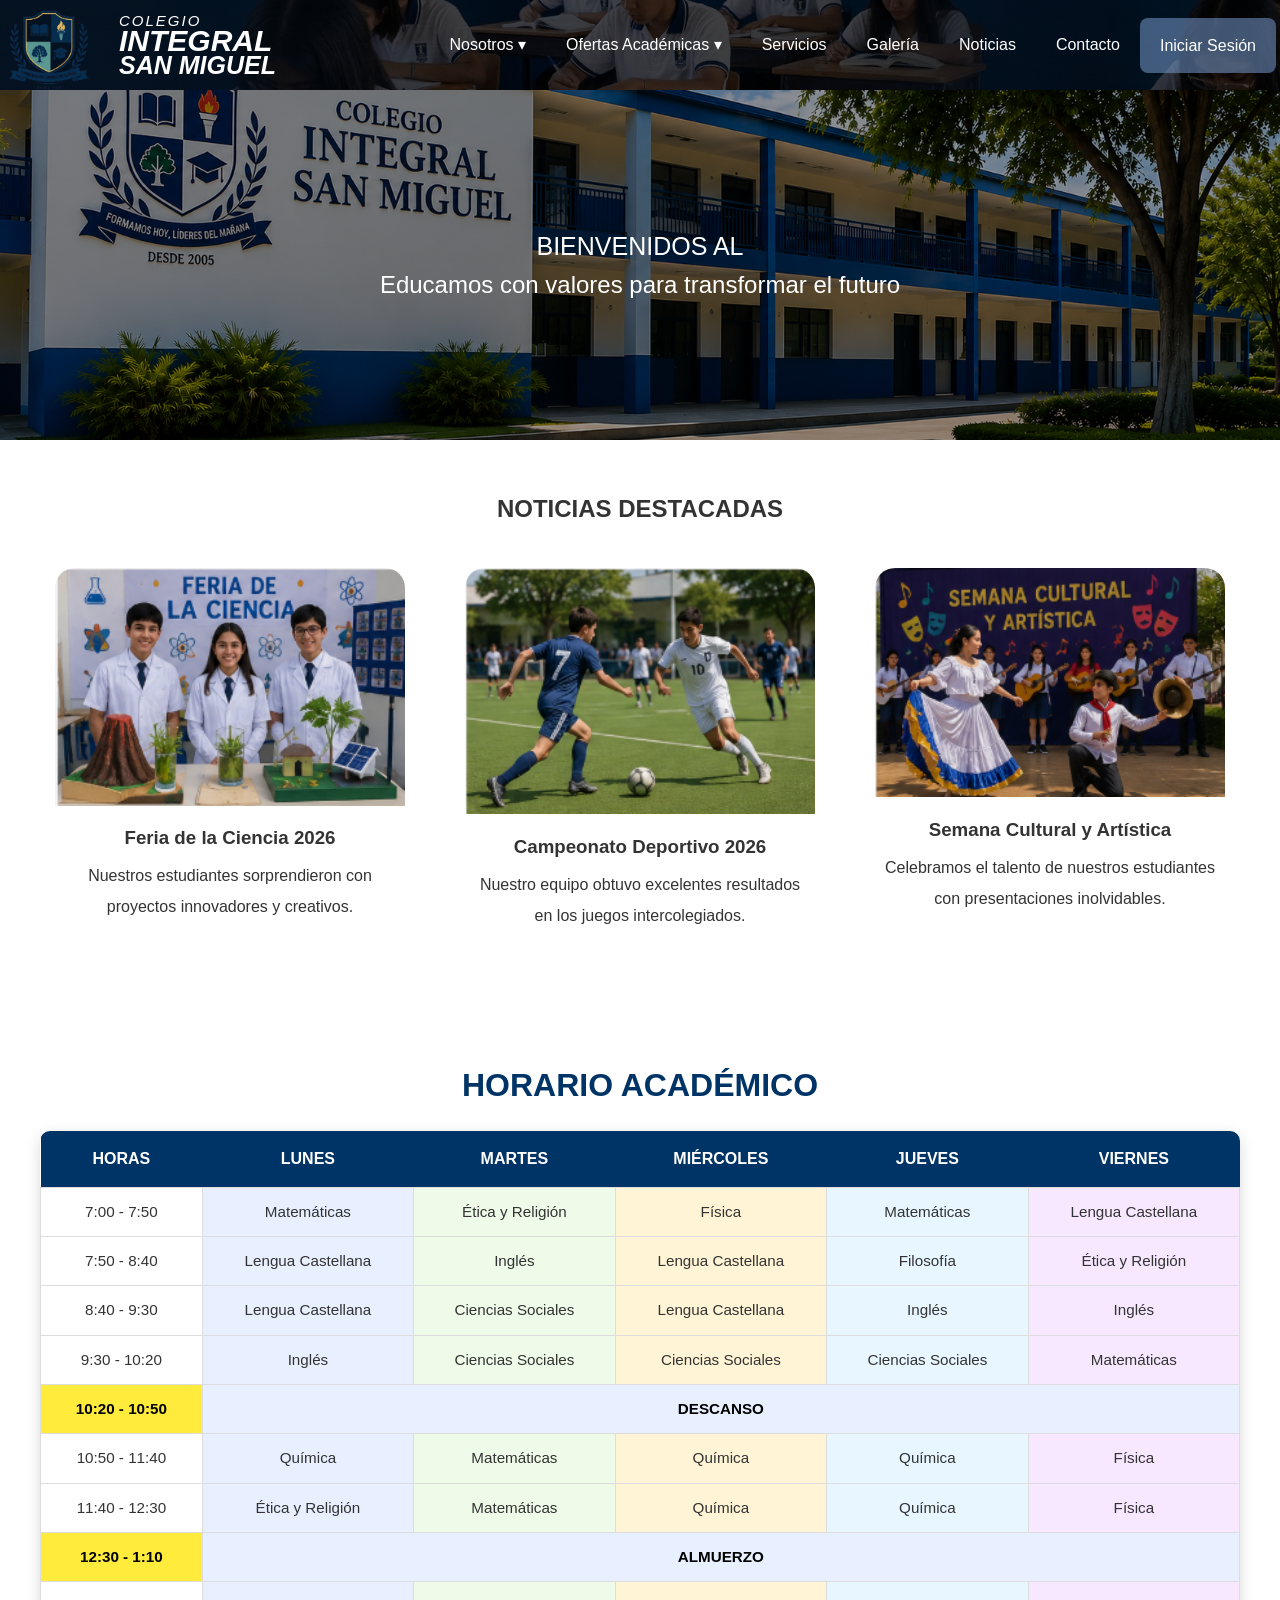
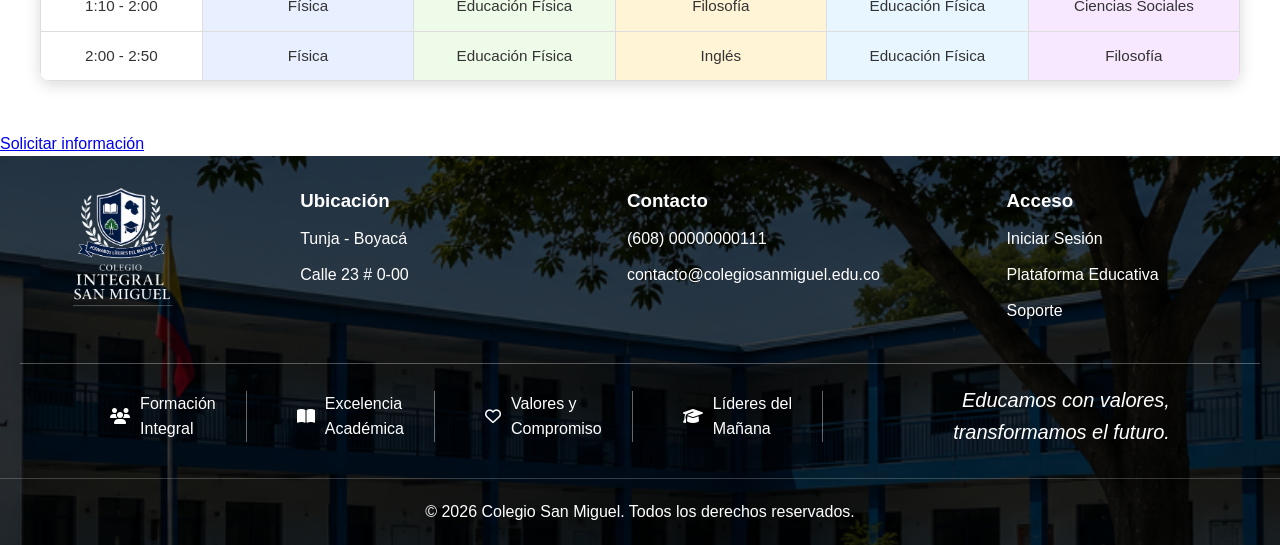
==== index.html @ 3874de07 "Se agrega la estructura inicial del sitio web institucional" ====
<!DOCTYPE html>
<html lang="en">
<head>
    <meta charset="UTF-8">
    <meta name="viewport" content="width=device-width, initial-scale=1.0">
    <title>Colegio Integral San Miguel</title>
    <link rel="stylesheet" href="css/index.css">
    <link rel="stylesheet" href="css/footer.css">
    <link rel="stylesheet" href="https://cdnjs.cloudflare.com/ajax/libs/font-awesome/6.5.1/css/all.min.css">
</head>
<body>
    <header>
    
    <nav>
        <div class="logo">
            <img src="img/logo.png" alt="Logo Colegio Integral San Miguel">
            <div class="nombre-colegio">
                <span class="linea1">COLEGIO</span>
                <span class="linea2">INTEGRAL</span>
                <span class="linea3">SAN MIGUEL</span>
             </div>
         </div>
        <ul class="menu">
            <li>
                
                <!--Opcion Nosotros-->
                <a href="nosotros.html">Nosotros &#9662;</a>
                 <ul class="submenu">
                  <li><a href="historia.html">Historia</a></li>
                  <li><a href="vision.html">Visión </a></li>
                  <li><a href="mision.html">Misión</a></li>
                  <li><a href="valores_institucionales.html">Valores Institucionales</a></li>
                  <li><a href="himno.html">Himno</a></li>
                  <li><a href="bandera.html">Banderas</a></li>
                </ul> 
            </li>
            <li>
                <!--Opción Programas Academicos-->  
                <a href="programas.html">Ofertas Académicas &#9662;</a>
                 <ul class="submenu">
                  <li><a href="programa_academico_preescolar.html">Preescolar</a></li>
                  <li><a href="programa_academico_primaria.html">Primaria</a></li>
                  <li><a href="programa_academico_bachillerato.html">Bachillerato</a></li>
                </ul>
            </li>
            <!--Servicios-->
            <li><a href="servicios.html">Servicios</a></li>
            <!--Noticias-->
            <li><a href="galeria.html">Galería</a></li>
             <li><a href="noticias.html">Noticias</a></li> 

            <!--Contactos-->
            <li><a href="contacto.html">Contacto</a></li>
            <li><a href="inicio.html" class="Btn-inicio">Iniciar Sesión</a></li>

        </ul>
    </nav>
    </header>
    <main>
        
    <!-- Sección de bienvenida -->
    <section class="banner">
        <div class="contenido-banner">
            <h3>BIENVENIDOS AL</h3>
            <h1>COLEGIO INTEGRAL<br>SAN MIGUEL</h1>
            <p>Educamos con valores para transformar el futuro</p>
        </div>
    </section>

    <!-- Noticias -->
    <section class="noticias">

        <h2>NOTICIAS DESTACADAS</h2>

        <div class="contenedor-noticias">

            <div class="tarjeta">
                <img src="img/ciencia.png" alt="Noticia 1">
                <h3>Feria de la Ciencia 2026</h3>
                <p>Nuestros estudiantes sorprendieron con</p>
                <p>proyectos innovadores y creativos.</p>
            </div>

            <div class="tarjeta">
                <img src="img/deporte.png" alt="Noticia 2">
                <h3>Campeonato Deportivo 2026</h3>
                <p>Nuestro equipo obtuvo excelentes resultados</p>
                <p>en los juegos intercolegiados.</p>
            </div>

            <div class="tarjeta">
                <img src="img/danza.png" alt="Noticia 3">
                <h3>Semana Cultural y Artística</h3>
                <p>Celebramos el talento de nuestros estudiantes</p>
                <p>con presentaciones inolvidables.</p>
            </div>

        </div>

        <br>

    </section>

    <br><br>

    <!-- Horario -->

    <section class="horario">

        <h2>HORARIO ACADÉMICO</h2>

        <table>

            <thead>
                <tr>
                    <th>HORAS</th>
                    <th>LUNES</th>
                    <th>MARTES</th>
                    <th>MIÉRCOLES</th>
                    <th>JUEVES</th>
                    <th>VIERNES</th>
                </tr>
            </thead>

            <tbody>

                <tr>
                    <td>7:00 - 7:50</td>
                    <td>Matemáticas</td>
                    <td>Ética y Religión</td>
                    <td>Física</td>
                    <td>Matemáticas</td>
                    <td>Lengua Castellana</td>
                </tr>

                <tr>
                    <td>7:50 - 8:40</td>
                    <td>Lengua Castellana</td>
                    <td>Inglés</td>
                    <td>Lengua Castellana</td>
                    <td>Filosofía</td>
                    <td>Ética y Religión</td>
                </tr>

                <tr>
                    <td>8:40 - 9:30</td>
                    <td>Lengua Castellana</td>
                    <td>Ciencias Sociales</td>
                    <td>Lengua Castellana</td>
                    <td>Inglés</td>
                    <td>Inglés</td>
                </tr>

                <tr>
                    <td>9:30 - 10:20</td>
                    <td>Inglés</td>
                    <td>Ciencias Sociales</td>
                    <td>Ciencias Sociales</td>
                    <td>Ciencias Sociales</td>
                    <td>Matemáticas</td>
                </tr>

                <tr class="descanso">
                    <td>10:20 - 10:50</td>
                    <td colspan="5">DESCANSO</td>
                </tr>

                <tr>
                    <td>10:50 - 11:40</td>
                    <td>Química</td>
                    <td>Matemáticas</td>
                    <td>Química</td>
                    <td>Química</td>
                    <td>Física</td>
                </tr>

                <tr>
                    <td>11:40 - 12:30</td>
                    <td>Ética y Religión</td>
                    <td>Matemáticas</td>
                    <td>Química</td>
                    <td>Química</td>
                    <td>Física</td>
                </tr>

                <tr class="descanso">
                    <td>12:30 - 1:10</td>
                    <td colspan="5">ALMUERZO</td>
                </tr>

                <tr>
                    <td>1:10 - 2:00</td>
                    <td>Física</td>
                    <td>Educación Física</td>
                    <td>Filosofía</td>
                    <td>Educación Física</td>
                    <td>Ciencias Sociales</td>
                </tr>

                <tr>
                    <td>2:00 - 2:50</td>
                    <td>Física</td>
                    <td>Educación Física</td>
                    <td>Inglés</td>
                    <td>Educación Física</td>
                    <td>Filosofía</td>
                </tr>

            </tbody>

        </table>

    </section>
    <a href="contacto.html" class="btn-inscripcion">Solicitar información</a>

</main>
    
    <footer class="footer" id="contacto">
        <div class="contenido-footer">

        <div class="log-pie">
        <img src="img/pie.png" alt="pie de pagina">
       </div>

        <div class="columna">
            <h3>Ubicación</h3>
            <p>Tunja - Boyacá</p>
            <p>Calle 23 # 0-00</p>
        </div>

        <div class="columna">
            <h3>Contacto</h3>
            <p>(608) 00000000111</p>
            <p>contacto@colegiosanmiguel.edu.co</p>
        </div>

        <div class="columna">
            <h3>Acceso</h3>
            <a href="#">Iniciar Sesión</a>
            <a href="#">Plataforma Educativa</a>
            <a href="#">Soporte</a>
        </div>
        <div class="footer-beneficios">
             <div class="beneficio">
             <i class="fa-solid fa-users"></i>
             <p>Formación<br>Integral</p>
        </div>
        <div class="beneficio">
            <i class="fa-solid fa-book-open"></i>
            <p>Excelencia<br>Académica</p>
        </div>
        <div class="beneficio">
             <i class="fa-regular fa-heart"></i>
             <p>Valores y<br>Compromiso</p>
        </div>
        <div class="beneficio">
            <i class="fa-solid fa-graduation-cap"></i>
            <p>Líderes del<br>Mañana</p>
        </div>
        <div class="frase-footer">
            Educamos con valores,<br>
             transformamos el futuro.
        </div>
       
    

        </div>

       </div>
       <div class="copy">
        © 2026 Colegio San Miguel. Todos los derechos reservados.
       </div>
    </footer>
</body>
</html>
---- css/index.css ----
/*====Reset Basico====*/
* {
    margin: 0;
    padding: 0;
    box-sizing: border-box;
}
/*====Barra de Navegación====*/
nav {
    background-color: #56646a; 
    position: sticky;
    top: 0;
}
main{

    background-color: white;
}

.menu {
    list-style: none;     /*Quita las viñetas  */
    display: flex;        /*Opciones en horizontal */
}
.menu a {
    display: block;        /*Hace que el enlace ocupe todo el espacio del elemento */
    color: #ffffff;      /*Color del texto */
    text-decoration: none; /*Quita el subrayado */
    padding: 15px 20px;    /*Espaciado interno */
}

.menu a:hover {
    background-color: #4d657cbd; /*Color al pasar el mouse */
}

/*====Submenu desplegable (solo CSS)====*/
.menu li {
    position: relative; /*Punto de referencia del submenu */
}

/*Solo la LISTA     anidada se oculta (ul.submenu), no el li padre*/
ul.submenu {
    display: none;        /*Oculta el submenu por defecto */
    position: absolute;   /*Posiciona el submenu respecto al li padre */
    top: 100%;            /*Coloca el submenu justo debajo del li padre */
    left: 0;              /*Alinea el submenu a la izquierda del li padre */
    background-color: #0d5b67b3; /*Color del submenu */
    min-width: 210px;     /*Ancho mínimo del submenu */
    list-style: none;     /*Quita las viñetas del submenu */
}

/*Al pasar el mouse por el li padre, se muestra su lista*/
.menu li:hover > .submenu {
    display: block;
}

ul.submenu a {
    padding: 12px 20px;   /*Espaciado interno del submenu */
}

ul.submenu a:hover {
    background-color: #77cdba; /*Color al pasar el mouse por el submenu */
}
body {
    font-family: Arial, sans-serif; /*Fuente general */
    background-color: white; /*Color de fondo */
    color: #333333; /*Color del texto */
    line-height: 1.6; /*Altura de línea para mejorar la legibilidad */
}
.logo{
    display: flex;
    align-items: center;
    gap: 25px;
}

.logo img{
    width: 90px;
    height: auto;
}
.nombre-colegio{
    display: flex;
    flex-direction: column;
    line-height: 0.9;
    color: white;
    font-style: italic;
}
.linea1{
    font-size: 15px;
    letter-spacing: 2px;
}
.linea2{
    font-size: 30px;
    font-weight: bold;
}
.linea3{
    font-size: 25px;
    font-weight: bold;
}
nav{
    background-image:
    linear-gradient(rgba(0,0,0,0.5),
                    rgba(0,0,0,0.5)),
    url("../img/navegacion.png");
    background-repeat: no-repeat;
    background-position: center;
    background-size: cover;
    height: 90px; 
    display: flex;
    justify-content: space-between;
    align-items: center;
    position: sticky;
    top: 0;
    padding: 20px 20px;
}
/* Sección de bienvenida  de aquí hacía abajo comienza en el cuerpo de la página */
.banner{
    height: 350px;

    background-image:
    linear-gradient(rgba(0,0,0,.4),
                    rgba(0,0,0,.4)),
    url("../img/fondo.png");

    background-size: cover;
    background-position: center;

    display: flex;
    justify-content: center;
    align-items: center;

    text-align: center;
    color: white;
}
nav{
    background-color: #56646a;
    display: flex;
    justify-content: space-between;
    align-items: center;

    padding: 40px 4px; /* arriba-abajo | izquierda-derecha */
}
.banner h3{
    font-size: 25px;
    font-weight: normal;
}

.banner h1{
    font-size: 55px;
    margin: 15px 0;
}

.banner p{
    font-size: 24px;
}

/* Noticias */

.noticias{
    margin-top: 50px;
    text-align: center;
}

.noticias h2{
    margin-bottom: 40px;
}

.contenedor-noticias{
    display: flex;
    justify-content: center;
    gap: 60px;
}
.tarjeta{
    width: 350px;
    border-radius: 20px;
    overflow: hidden;
    background: white;
    box-shadow: 0 4x 10px black;
    font-family: Arial;
   
  
}
.tarjeta img{
    width: 100%;
    height: auto;
    object-fit: cover;
    transition: transform 0.5s ease;
}
.tarjeta h3{
    margin: 10px;
}
.tarjeta p{
    margin: 5px 10px;
}
.tarjeta:hover img{
    transform: scale(1.1);
}

/* Botón */

.btn-reglamento{
    display: inline-block;
    margin-top: 30px;

    padding: 12px 25px;

    background-color: #48688147;
    color: black;

    text-decoration: none;
    border-radius: 5px;
}
.btn-reglamento:hover{
    transform: scale(1.1);
}
.Btn-inicio{
    display: inline-block;
    margin-top: 1px;
    padding: 12px 25px;
    background-color: #7092c293;
    color: rgb(0, 0, 0);
    text-decoration: none;
    border-radius: 8px;
}
.Btn-inicio:hover{
    transform: scale(1.1);
}
/* ========================= */
/* HORARIO ACADÉMICO */
/* ========================= */

.horario{
    width: 95%;
    max-width: 1200px;
    margin: 50px auto;
    text-align: center;
}

.horario h2{
    color: #003366;
    font-size: 2rem;
    margin-bottom: 20px;
}

.horario table{
    width: 100%;
    border-collapse: collapse;
    background: #fff;
    border-radius: 10px;
    overflow: hidden;
    box-shadow: 0 4px 15px rgba(0,0,0,0.15);
}

.horario th{
    background: #003366;
    color: white;
    padding: 15px;
    font-size: 1rem;
}

.horario td{
    border: 1px solid #ddd;
    padding: 12px;
    font-size: 0.95rem;
}

.horario tbody tr:hover{
    background: #f0f7ff;
    transition: 0.3s;
}

.descanso td{
    background: #ffeb3b;
    font-weight: bold;
    color: #000;
}

/* Colores para materias */

.horario tbody tr td:nth-child(2){
    background: #e8f0ff;
}

.horario tbody tr td:nth-child(3){
    background: #eefbe8;
}

.horario tbody tr td:nth-child(4){
    background: #fff5d6;
}

.horario tbody tr td:nth-child(5){
    background: #e8f7ff;
}

.horario tbody tr td:nth-child(6){
    background: #f8e8ff;
}

/* Responsive */

@media (max-width: 768px){

    .horario{
        overflow-x: auto;
    }

    .horario table{
        min-width: 700px;
    }

    .horario h2{
        font-size: 1.5rem;
    }
}
h1{
    display:none;
}
.btn-info{
    display: inline-block;
    margin-top: 20px;
    padding: 12px 25px;
    background-color: #0d6efd;
    color: white;
    text-decoration: none;
    border-radius: 8px;
    font-weight: bold;
    transition: 0.3s;
}

.btn-info:hover{
    background-color: #084298;
    transform: scale(1.05);
}
---- css/footer.css ----
.footer{
    background-image: url("../img/final.png"); 
    background-size: cover;
    background-position: center;
    color: white;
    position: relative;
}
.log-pie img{
    width: 100px;
    height: auto;
}
.footer {
    width: 100%;
    margin: 0;
}
/* Capa oscura encima de la imagen */
.footer::before{
    content: "";
    position: absolute;
    top: 0;
    left: 0;
    width: 100%;
    height: 100%;
    background: rgba(0,0,0,0.7);
}

/* contenido encima del overlay */
.contenido-footer{
    position: relative;
    z-index: 2;
    display: flex;
    justify-content: space-around;
    flex-wrap: wrap;
    padding: 30px 20px 10px 20px;
    gap: 20px;
}

.columna{
    display: flex;
    flex-direction: column;
    gap: 10px;
    min-width: 200px;
}

.columna a{
    color: white;
    text-decoration: none;
}

.columna a:hover{
    text-decoration: underline;
}

/* parte de abajo */
.copy{
    position: relative;
    text-align: center;
    padding: 20px;
    border-top: 1px solid rgba(255,255,255,0.2);
}


.footer-beneficios{
    position: relative;
    z-index: 2;
    width: 100%;
    display: flex;
    justify-content: space-evenly;
    align-items: center;
    margin-top: 20px;
    padding: 20px 40px;
    border-top: 1px solid rgba(255,255,255,.3);
}
.frase-footer{
    margin-left: 80px;
    font-size: 20px;
    font-style: italic;
    text-align: right;
    max-width: 300px;
}
.beneficio{
    display: flex;
    align-items: center;
    gap: 10px;
    color: white;
    padding-right: 30px;
    border-right: 1px solid rgba(255,255,255,.4);
}

.beneficio:last-child{
    border-right: none;
}
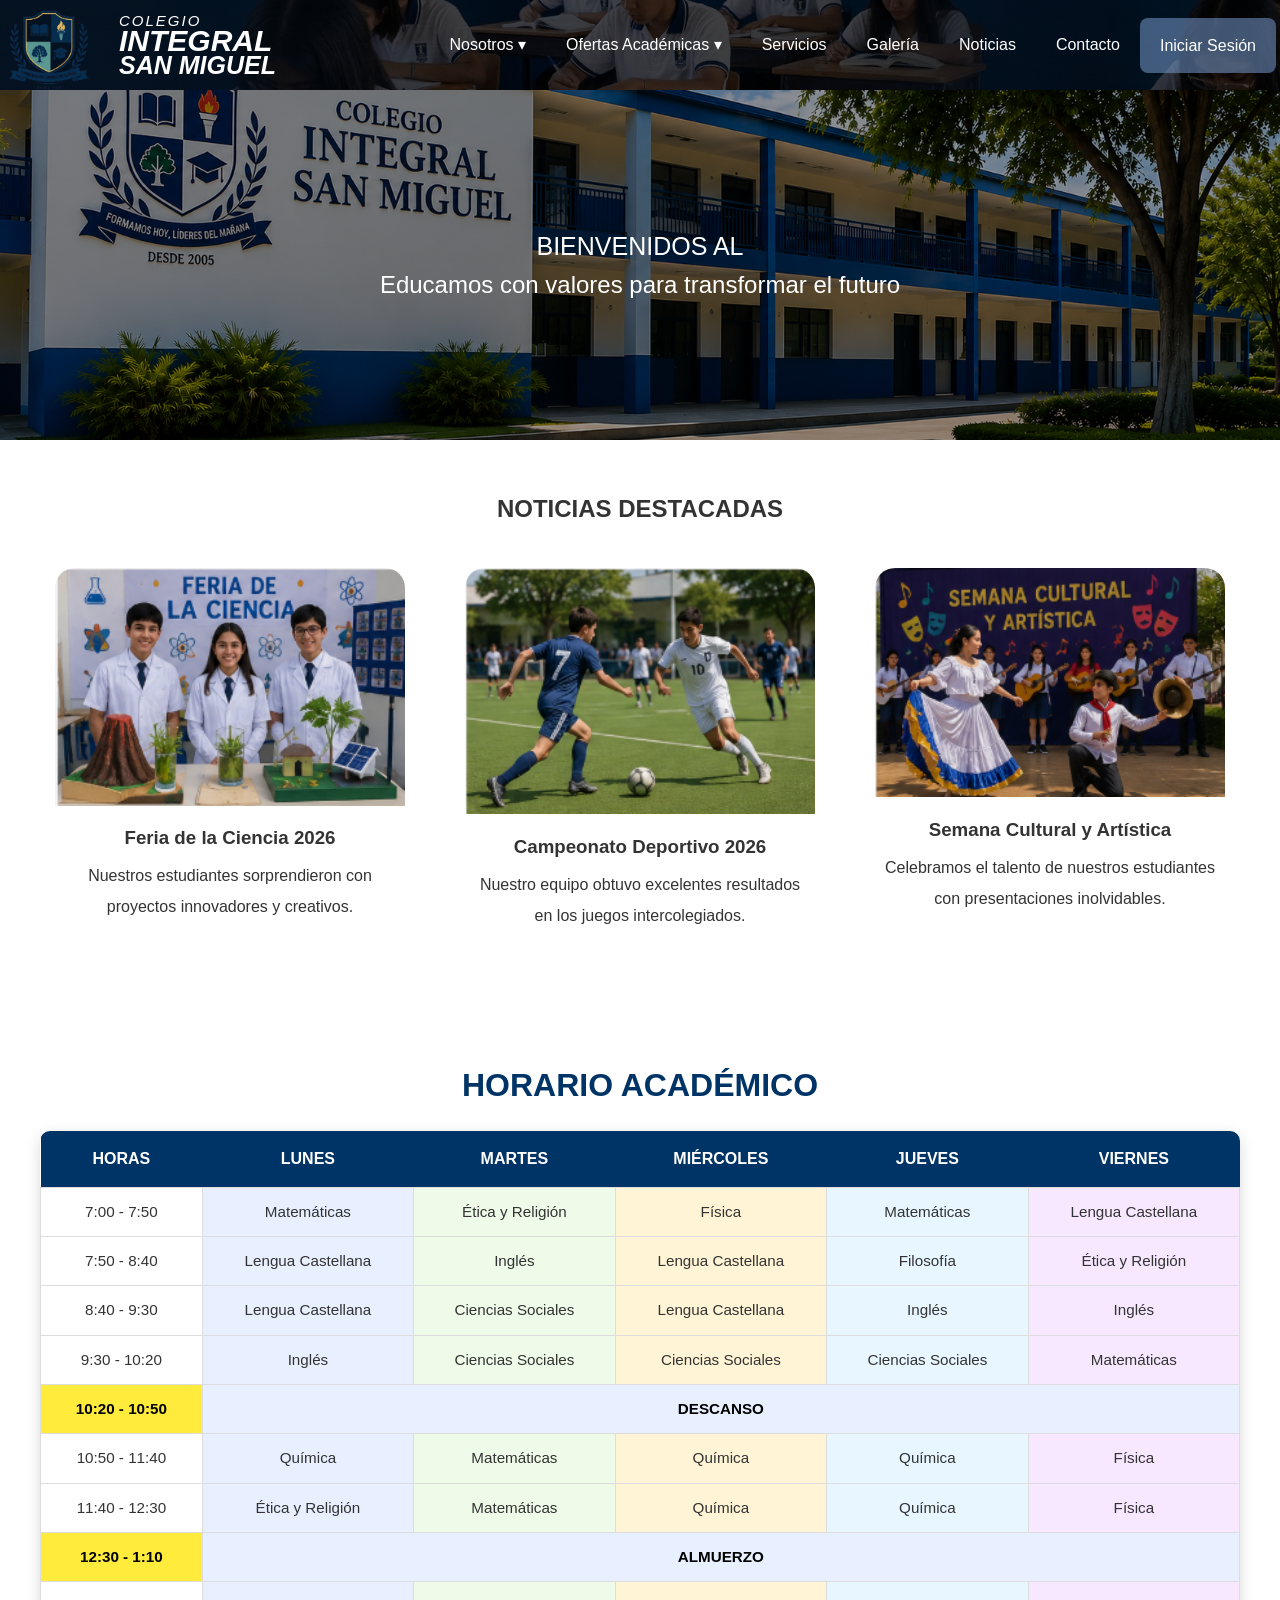
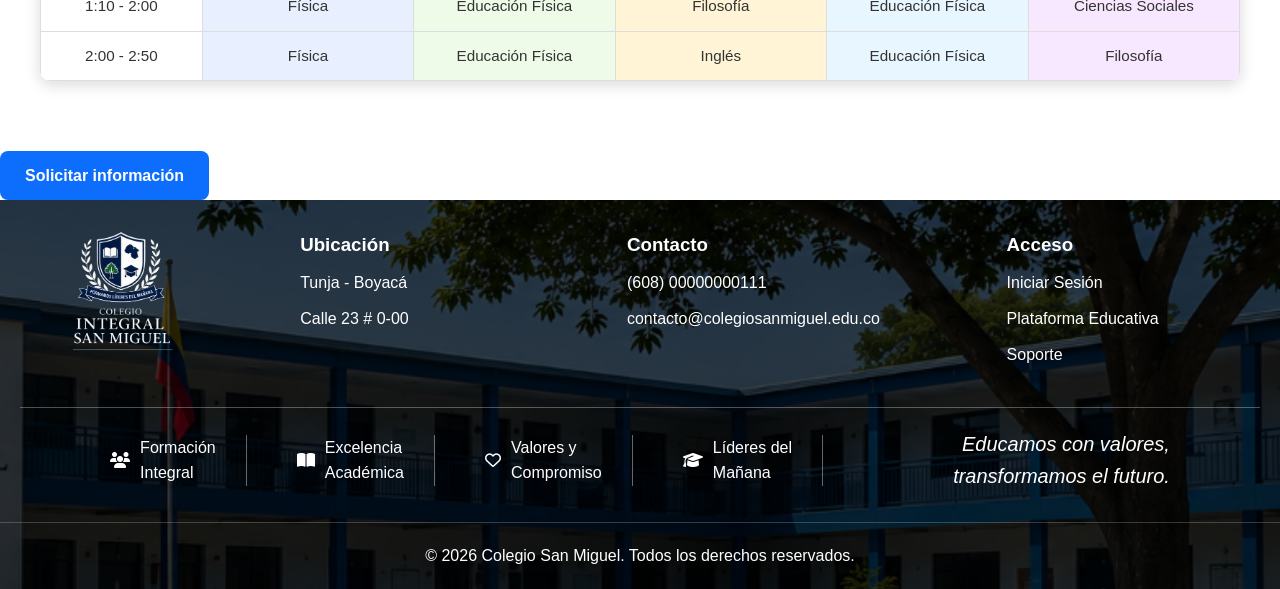
==== commit df62b8e7: "Se agrega botón de contacto en el banner principal" ====
--- a/index.html
+++ b/index.html
@@ -211,7 +211,7 @@
         </table>
 
     </section>
-    <a href="contacto.html" class="btn-inscripcion">Solicitar información</a>
+    <a href="contacto.html" class="btn-info">Solicitar información</a>
 
 </main>
     
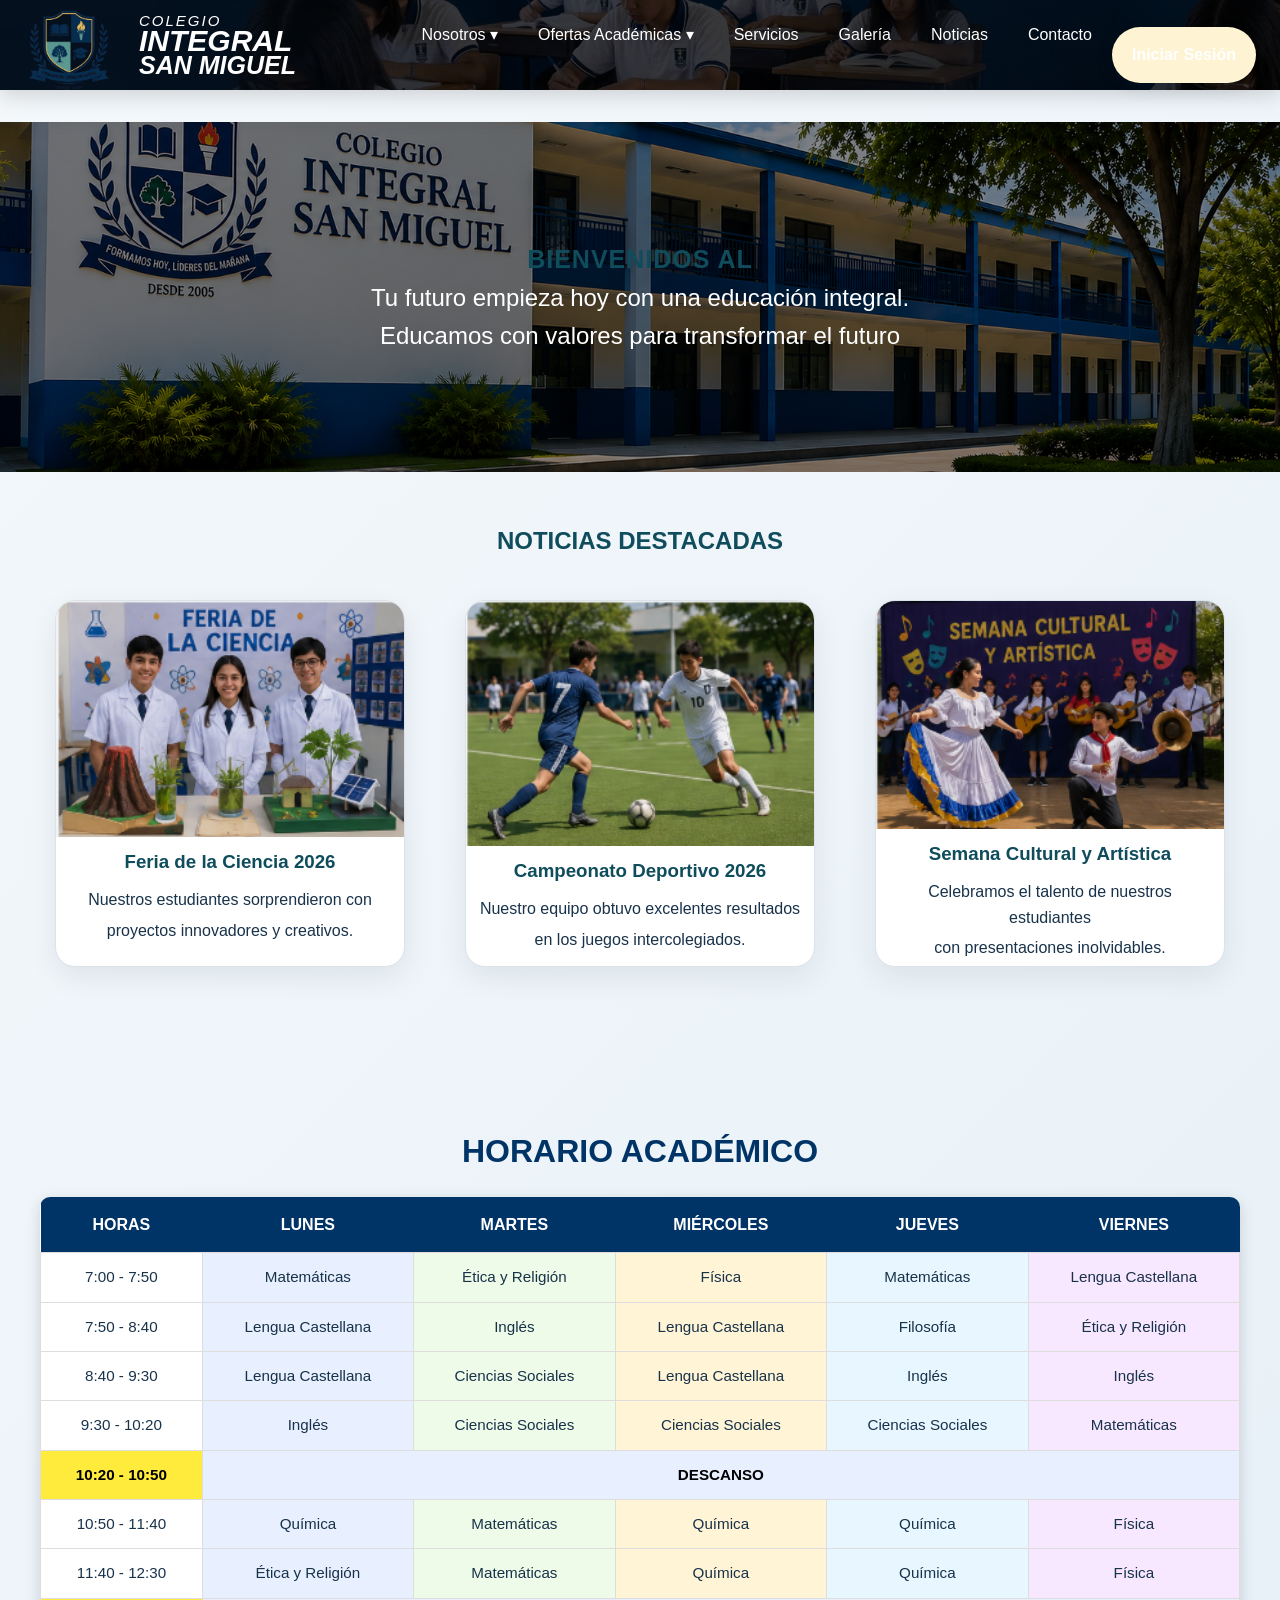
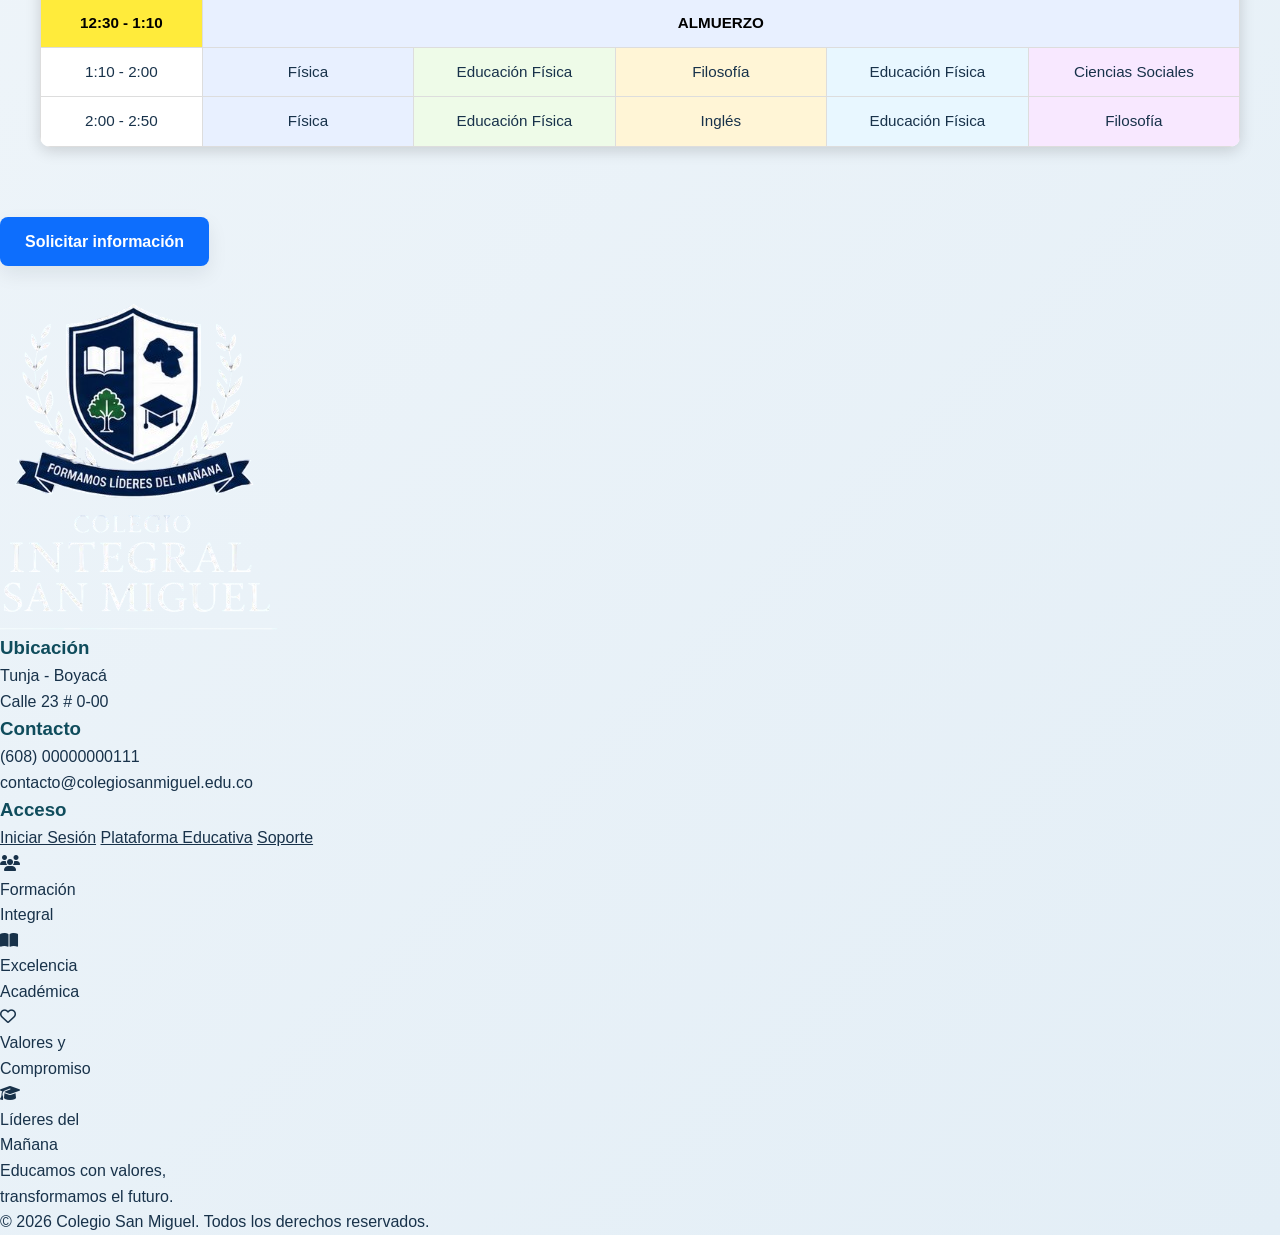
==== commit ab5c5b38: "feat: conectar correctamente los archivos de java y  css con el index" ====
--- a/index.html
+++ b/index.html
@@ -5,7 +5,7 @@
     <meta name="viewport" content="width=device-width, initial-scale=1.0">
     <title>Colegio Integral San Miguel</title>
     <link rel="stylesheet" href="css/index.css">
-    <link rel="stylesheet" href="css/footer.css">
+    <link rel="stylesheet" href="css/login.css">
     <link rel="stylesheet" href="https://cdnjs.cloudflare.com/ajax/libs/font-awesome/6.5.1/css/all.min.css">
 </head>
 <body>
@@ -51,7 +51,7 @@
 
             <!--Contactos-->
             <li><a href="contacto.html">Contacto</a></li>
-            <li><a href="inicio.html" class="Btn-inicio">Iniciar Sesión</a></li>
+            <li><a href="login.html" class="Btn-inicio">Iniciar Sesión</a></li>
 
         </ul>
     </nav>
@@ -236,7 +236,7 @@
 
         <div class="columna">
             <h3>Acceso</h3>
-            <a href="#">Iniciar Sesión</a>
+            <a href="login.html">Iniciar Sesión</a>
             <a href="#">Plataforma Educativa</a>
             <a href="#">Soporte</a>
         </div>
@@ -271,5 +271,7 @@
         © 2026 Colegio San Miguel. Todos los derechos reservados.
        </div>
     </footer>
+
+    <script src="js/inicio-sección.js"></script>
 </body>
 </html>
--- a/css/index.css
+++ b/css/index.css
@@ -1,18 +1,56 @@
-/*====Reset Basico====*/
+ /*====Reset Basico====*/
+:root {
+    --color-principal: #0f4c5c;
+    --color-secundario: #2a7f62;
+    --color-acento: #f4a261;
+    --color-fondo: #f5f7fa;
+    --color-superficie: #ffffff;
+    --color-texto: #233142;
+    --color-borde: #dbe3ea;
+    --sombra-suave: 0 10px 30px rgba(15, 23, 42, 0.08);
+}
+
 * {
     margin: 0;
     padding: 0;
     box-sizing: border-box;
 }
+
+/*====Estilo general del sitio====*/
+body {
+    font-family: 'Segoe UI', Tahoma, Geneva, Verdana, sans-serif;
+    background: linear-gradient(180deg, var(--color-fondo) 0%, #eef4f8 100%);
+    color: var(--color-texto);
+    line-height: 1.6;
+}
+
+main {
+    background: transparent;
+    padding-bottom: 2rem;
+}
+
+a {
+    color: inherit;
+}
+
+img {
+    display: block;
+    max-width: 100%;
+}
+
+h1, h2, h3, h4 {
+    color: var(--color-principal);
+}
+
+section {
+    margin: 2rem auto;
+}
+
 /*====Barra de Navegación====*/
 nav {
-    background-color: #56646a; 
     position: sticky;
     top: 0;
-}
-main{
-
-    background-color: white;
+    z-index: 1000;
 }
 
 .menu {
@@ -58,12 +96,6 @@
 ul.submenu a:hover {
     background-color: #77cdba; /*Color al pasar el mouse por el submenu */
 }
-body {
-    font-family: Arial, sans-serif; /*Fuente general */
-    background-color: white; /*Color de fondo */
-    color: #333333; /*Color del texto */
-    line-height: 1.6; /*Altura de línea para mejorar la legibilidad */
-}
 .logo{
     display: flex;
     align-items: center;
@@ -95,8 +127,7 @@
 }
 nav{
     background-image:
-    linear-gradient(rgba(0,0,0,0.5),
-                    rgba(0,0,0,0.5)),
+    linear-gradient(rgba(0,0,0,0.55), rgba(0,0,0,0.55)),
     url("../img/navegacion.png");
     background-repeat: no-repeat;
     background-position: center;
@@ -107,47 +138,42 @@
     align-items: center;
     position: sticky;
     top: 0;
-    padding: 20px 20px;
+    padding: 20px 24px;
+    box-shadow: 0 6px 20px rgba(0, 0, 0, 0.15);
 }
 /* Sección de bienvenida  de aquí hacía abajo comienza en el cuerpo de la página */
 .banner{
     height: 350px;
-
     background-image:
-    linear-gradient(rgba(0,0,0,.4),
-                    rgba(0,0,0,.4)),
+    linear-gradient(rgba(0,0,0,.45), rgba(0,0,0,.45)),
     url("../img/fondo.png");
-
     background-size: cover;
     background-position: center;
-
     display: flex;
     justify-content: center;
     align-items: center;
-
     text-align: center;
     color: white;
-}
-nav{
-    background-color: #56646a;
-    display: flex;
-    justify-content: space-between;
-    align-items: center;
-
-    padding: 40px 4px; /* arriba-abajo | izquierda-derecha */
+    padding: 2rem;
+    box-shadow: inset 0 -10px 30px rgba(0, 0, 0, 0.12);
 }
 .banner h3{
     font-size: 25px;
-    font-weight: normal;
+    font-weight: 600;
+    letter-spacing: 1px;
+    text-transform: uppercase;
 }
 
 .banner h1{
     font-size: 55px;
     margin: 15px 0;
+    color: white;
 }
 
 .banner p{
     font-size: 24px;
+    max-width: 800px;
+    margin: 0 auto;
 }
 
 /* Noticias */
@@ -170,11 +196,10 @@
     width: 350px;
     border-radius: 20px;
     overflow: hidden;
-    background: white;
-    box-shadow: 0 4x 10px black;
-    font-family: Arial;
-   
-  
+    background: var(--color-superficie);
+    box-shadow: var(--sombra-suave);
+    border: 1px solid var(--color-borde);
+    transition: transform 0.3s ease, box-shadow 0.3s ease;
 }
 .tarjeta img{
     width: 100%;
@@ -188,38 +213,41 @@
 .tarjeta p{
     margin: 5px 10px;
 }
+.tarjeta:hover {
+    transform: translateY(-6px);
+    box-shadow: 0 16px 35px rgba(15, 23, 42, 0.12);
+}
+
 .tarjeta:hover img{
-    transform: scale(1.1);
+    transform: scale(1.08);
 }
 
 /* Botón */
 
+.btn-reglamento, .Btn-inicio, .btn-info{
+    display: inline-block;
+    margin-top: 20px;
+    padding: 12px 25px;
+    border-radius: 999px;
+    text-decoration: none;
+    font-weight: 600;
+    transition: transform 0.3s ease, box-shadow 0.3s ease, background-color 0.3s ease;
+    box-shadow: 0 8px 20px rgba(15, 23, 42, 0.08);
+}
+
 .btn-reglamento{
-    display: inline-block;
-    margin-top: 30px;
-
-    padding: 12px 25px;
-
-    background-color: #48688147;
-    color: black;
-
-    text-decoration: none;
-    border-radius: 5px;
-}
-.btn-reglamento:hover{
-    transform: scale(1.1);
-}
+    background-color: #e8f3ef;
+    color: var(--color-principal);
+}
+
 .Btn-inicio{
-    display: inline-block;
-    margin-top: 1px;
-    padding: 12px 25px;
-    background-color: #7092c293;
-    color: rgb(0, 0, 0);
-    text-decoration: none;
-    border-radius: 8px;
-}
-.Btn-inicio:hover{
-    transform: scale(1.1);
+    background-color: #fef3d2;
+    color: #7a4b00;
+}
+
+.btn-reglamento:hover, .Btn-inicio:hover, .btn-info:hover{
+    transform: translateY(-2px) scale(1.03);
+    box-shadow: 0 12px 24px rgba(15, 23, 42, 0.12);
 }
 /* ========================= */
 /* HORARIO ACADÉMICO */
--- a/css/login.css
+++ b/css/login.css
@@ -0,0 +1,259 @@
+body {
+    margin: 0;
+    font-family: Arial, sans-serif;
+    background: linear-gradient(135deg, #f4f8fb 0%, #e3eef6 100%);
+    color: #18324a;
+}
+
+* {
+    box-sizing: border-box;
+}
+
+.page-shell {
+    min-height: 100vh;
+    display: grid;
+    grid-template-columns: 1.1fr 0.9fr;
+}
+
+.brand-panel {
+    background: linear-gradient(135deg, #0f4c5c 0%, #145c7a 100%);
+    color: white;
+    padding: 40px 40px 60px;
+    display: flex;
+    flex-direction: column;
+    justify-content: space-between;
+}
+
+.back-link {
+    color: white;
+    text-decoration: none;
+    font-weight: bold;
+    display: inline-flex;
+    align-items: center;
+    gap: 8px;
+    margin-bottom: 30px;
+    width: fit-content;
+}
+
+.brand-content {
+    display: flex;
+    align-items: center;
+    gap: 20px;
+    margin-bottom: 30px;
+}
+
+.brand-content img {
+    width: 110px;
+    height: auto;
+}
+
+.eyebrow {
+    text-transform: uppercase;
+    letter-spacing: 2px;
+    font-size: 0.8rem;
+    margin-bottom: 8px;
+    opacity: 0.9;
+}
+
+.brand-text h1 {
+    margin: 0 0 10px;
+    font-size: 2rem;
+}
+
+.brand-text p {
+    margin: 0;
+    line-height: 1.6;
+    max-width: 480px;
+}
+
+.benefits-list {
+    list-style: none;
+    padding: 0;
+    margin: 0;
+    display: flex;
+    flex-direction: column;
+    gap: 12px;
+}
+
+.benefits-list li {
+    display: flex;
+    align-items: center;
+    gap: 10px;
+    background: rgba(255, 255, 255, 0.12);
+    padding: 12px 14px;
+    border-radius: 10px;
+}
+
+.login-panel {
+    display: flex;
+    align-items: center;
+    justify-content: center;
+    padding: 30px;
+}
+
+.login-card {
+    background: white;
+    border-radius: 20px;
+    box-shadow: 0 15px 40px rgba(15, 76, 92, 0.16);
+    padding: 35px;
+    width: min(100%, 440px);
+}
+
+.login-card h2 {
+    margin: 0 0 8px;
+    font-size: 1.8rem;
+    color: #0f4c5c;
+}
+
+.subtitle {
+    margin: 0 0 20px;
+    color: #55707f;
+}
+
+form {
+    display: flex;
+    flex-direction: column;
+    gap: 12px;
+}
+
+label {
+    font-weight: bold;
+    color: #234a5b;
+}
+
+input, select, button {
+    padding: 12px 14px;
+    border-radius: 10px;
+    border: 1px solid #c5d7e1;
+    font-size: 1rem;
+}
+
+input:focus, select:focus {
+    outline: 2px solid #5fb3c8;
+    border-color: #5fb3c8;
+}
+
+.form-row {
+    display: flex;
+    justify-content: space-between;
+    align-items: center;
+    gap: 12px;
+    font-size: 0.9rem;
+}
+
+.checkbox-row {
+    display: flex;
+    align-items: center;
+    gap: 6px;
+    font-weight: normal;
+}
+
+.form-row a {
+    color: #0f4c5c;
+    text-decoration: none;
+}
+
+button {
+    margin-top: 6px;
+    background: #0f4c5c;
+    color: white;
+    border: none;
+    cursor: pointer;
+    font-weight: bold;
+}
+
+button:hover {
+    background: #145c7a;
+}
+
+.status-message {
+    margin-top: 14px;
+    font-size: 0.95rem;
+    color: #0f766e;
+}
+
+.support-box {
+    display: flex;
+    align-items: center;
+    gap: 10px;
+    margin-top: 18px;
+    padding: 12px 14px;
+    background: #f3f9fb;
+    border-radius: 10px;
+    color: #355b6a;
+}
+
+.modal {
+    position: fixed;
+    inset: 0;
+    background: rgba(8, 24, 35, 0.65);
+    display: none;
+    align-items: center;
+    justify-content: center;
+    padding: 20px;
+    z-index: 1000;
+}
+
+.modal.show {
+    display: flex;
+}
+
+.modal-content {
+    background: white;
+    border-radius: 16px;
+    padding: 24px;
+    width: min(100%, 420px);
+    box-shadow: 0 15px 40px rgba(15, 76, 92, 0.2);
+    text-align: center;
+}
+
+.modal-content h3 {
+    margin: 0 0 10px;
+    color: #0f4c5c;
+}
+
+.modal-content p {
+    margin: 0 0 18px;
+    color: #355b6a;
+    line-height: 1.6;
+}
+
+.modal-actions {
+    display: flex;
+    justify-content: center;
+    gap: 10px;
+}
+
+.secondary-btn {
+    background: #e2ebf0;
+    color: #234a5b;
+}
+
+.secondary-btn:hover {
+    background: #d5e2e8;
+}
+
+@media (max-width: 900px) {
+    .page-shell {
+        grid-template-columns: 1fr;
+    }
+
+    .brand-panel {
+        padding-bottom: 30px;
+    }
+}
+
+@media (max-width: 600px) {
+    .brand-panel, .login-panel {
+        padding: 20px;
+    }
+
+    .brand-content {
+        flex-direction: column;
+        align-items: flex-start;
+    }
+
+    .login-card {
+        padding: 24px;
+    }
+}
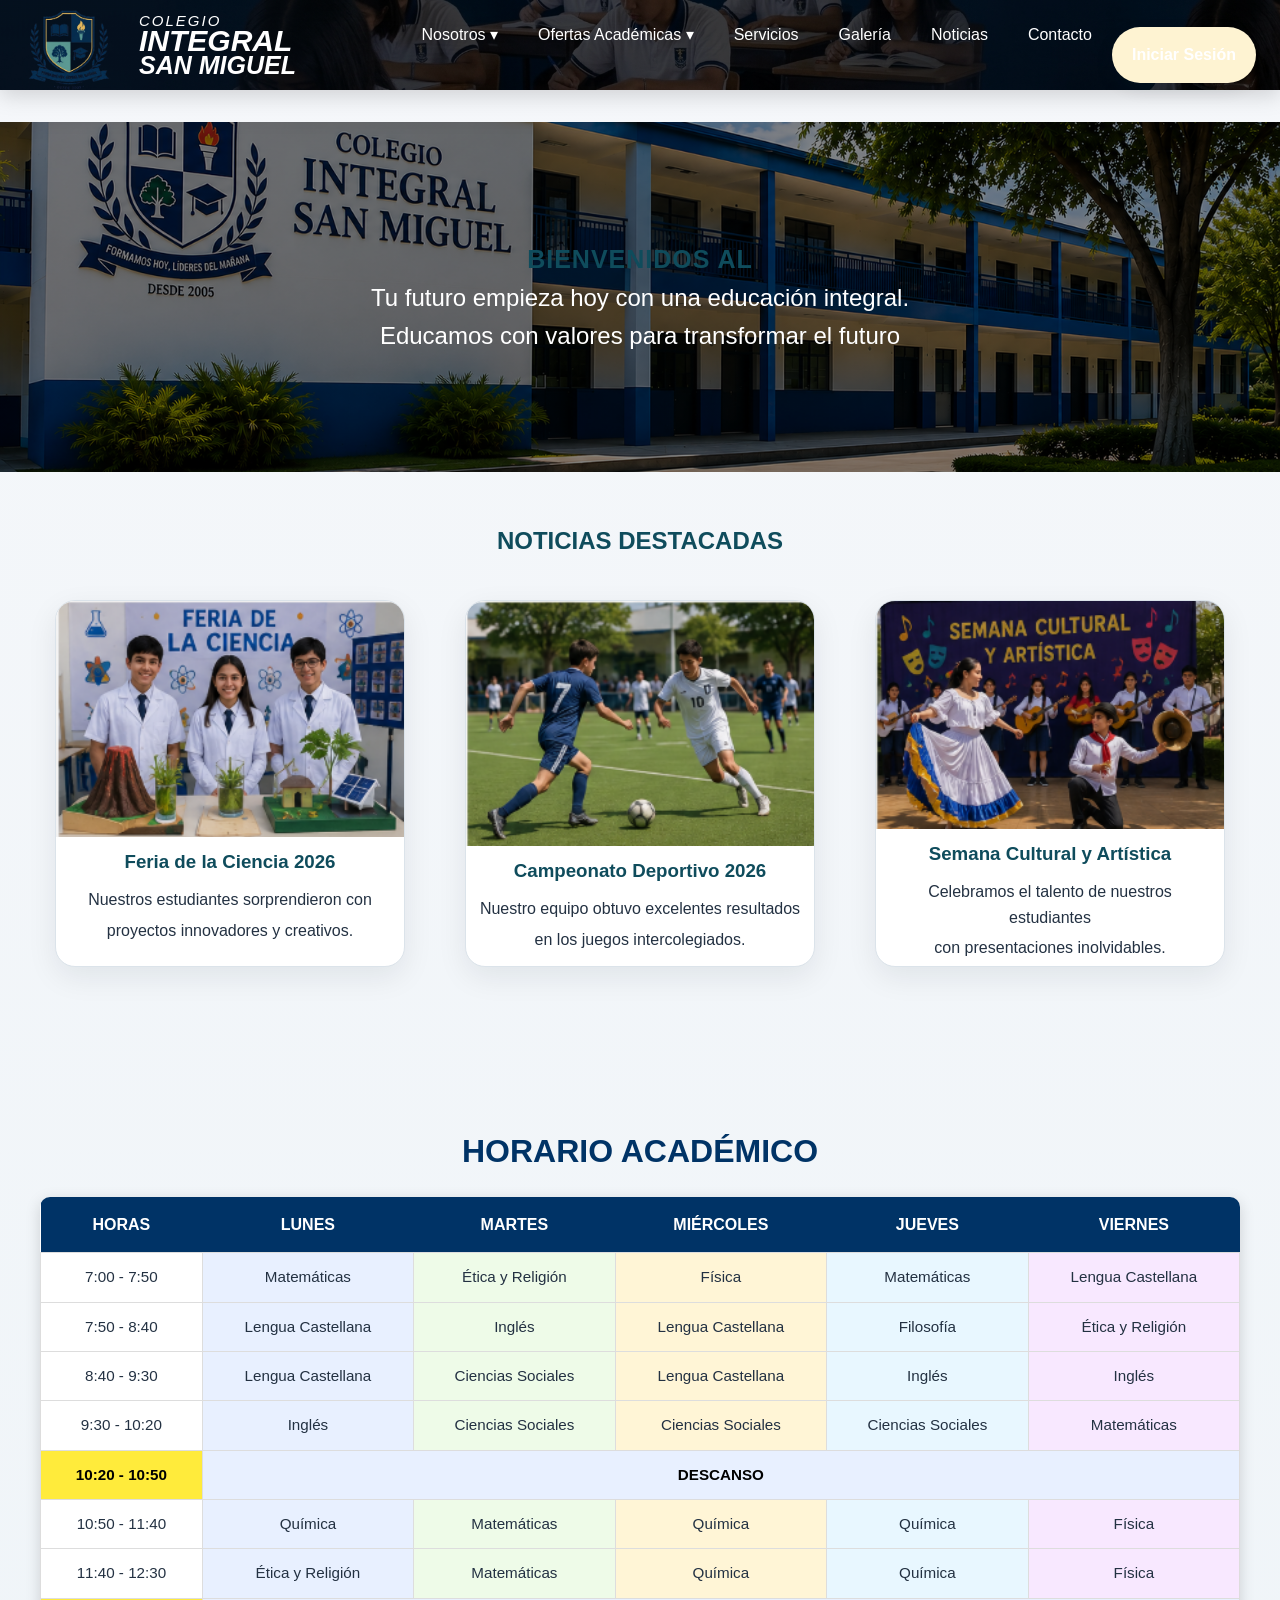
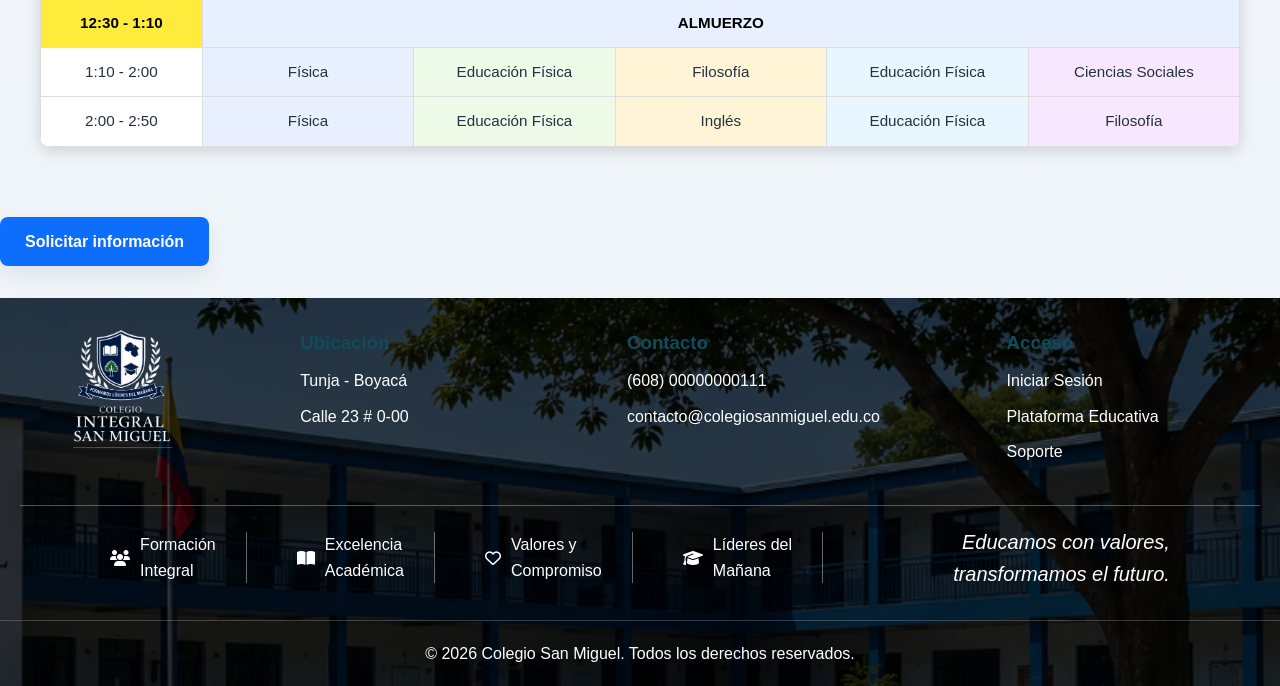
==== commit 4609aaab: "feat: modificar codigo" ====
--- a/index.html
+++ b/index.html
@@ -5,7 +5,7 @@
     <meta name="viewport" content="width=device-width, initial-scale=1.0">
     <title>Colegio Integral San Miguel</title>
     <link rel="stylesheet" href="css/index.css">
-    <link rel="stylesheet" href="css/login.css">
+    <link rel="stylesheet" href="css/footer.css">
     <link rel="stylesheet" href="https://cdnjs.cloudflare.com/ajax/libs/font-awesome/6.5.1/css/all.min.css">
 </head>
 <body>
@@ -272,6 +272,6 @@
        </div>
     </footer>
 
-    <script src="js/inicio-sección.js"></script>
+    <script src="js/inicio-seccion.js"></script>
 </body>
 </html>
--- a/css/footer.css
+++ b/css/footer.css
@@ -0,0 +1,92 @@
+.footer{
+    background-image: url("../img/final.png"); 
+    background-size: cover;
+    background-position: center;
+    color: white;
+    position: relative;
+}
+.log-pie img{
+    width: 100px;
+    height: auto;
+}
+.footer {
+    width: 100%;
+    margin: 0;
+}
+/* Capa oscura encima de la imagen */
+.footer::before{
+    content: "";
+    position: absolute;
+    top: 0;
+    left: 0;
+    width: 100%;
+    height: 100%;
+    background: rgba(0,0,0,0.7);
+}
+
+/* contenido encima del overlay */
+.contenido-footer{
+    position: relative;
+    z-index: 2;
+    display: flex;
+    justify-content: space-around;
+    flex-wrap: wrap;
+    padding: 30px 20px 10px 20px;
+    gap: 20px;
+}
+
+.columna{
+    display: flex;
+    flex-direction: column;
+    gap: 10px;
+    min-width: 200px;
+}
+
+.columna a{
+    color: white;
+    text-decoration: none;
+}
+
+.columna a:hover{
+    text-decoration: underline;
+}
+
+/* parte de abajo */
+.copy{
+    position: relative;
+    text-align: center;
+    padding: 20px;
+    border-top: 1px solid rgba(255,255,255,0.2);
+}
+
+
+.footer-beneficios{
+    position: relative;
+    z-index: 2;
+    width: 100%;
+    display: flex;
+    justify-content: space-evenly;
+    align-items: center;
+    margin-top: 20px;
+    padding: 20px 40px;
+    border-top: 1px solid rgba(255,255,255,.3);
+}
+.frase-footer{
+    margin-left: 80px;
+    font-size: 20px;
+    font-style: italic;
+    text-align: right;
+    max-width: 300px;
+}
+.beneficio{
+    display: flex;
+    align-items: center;
+    gap: 10px;
+    color: white;
+    padding-right: 30px;
+    border-right: 1px solid rgba(255,255,255,.4);
+}
+
+.beneficio:last-child{
+    border-right: none;
+}
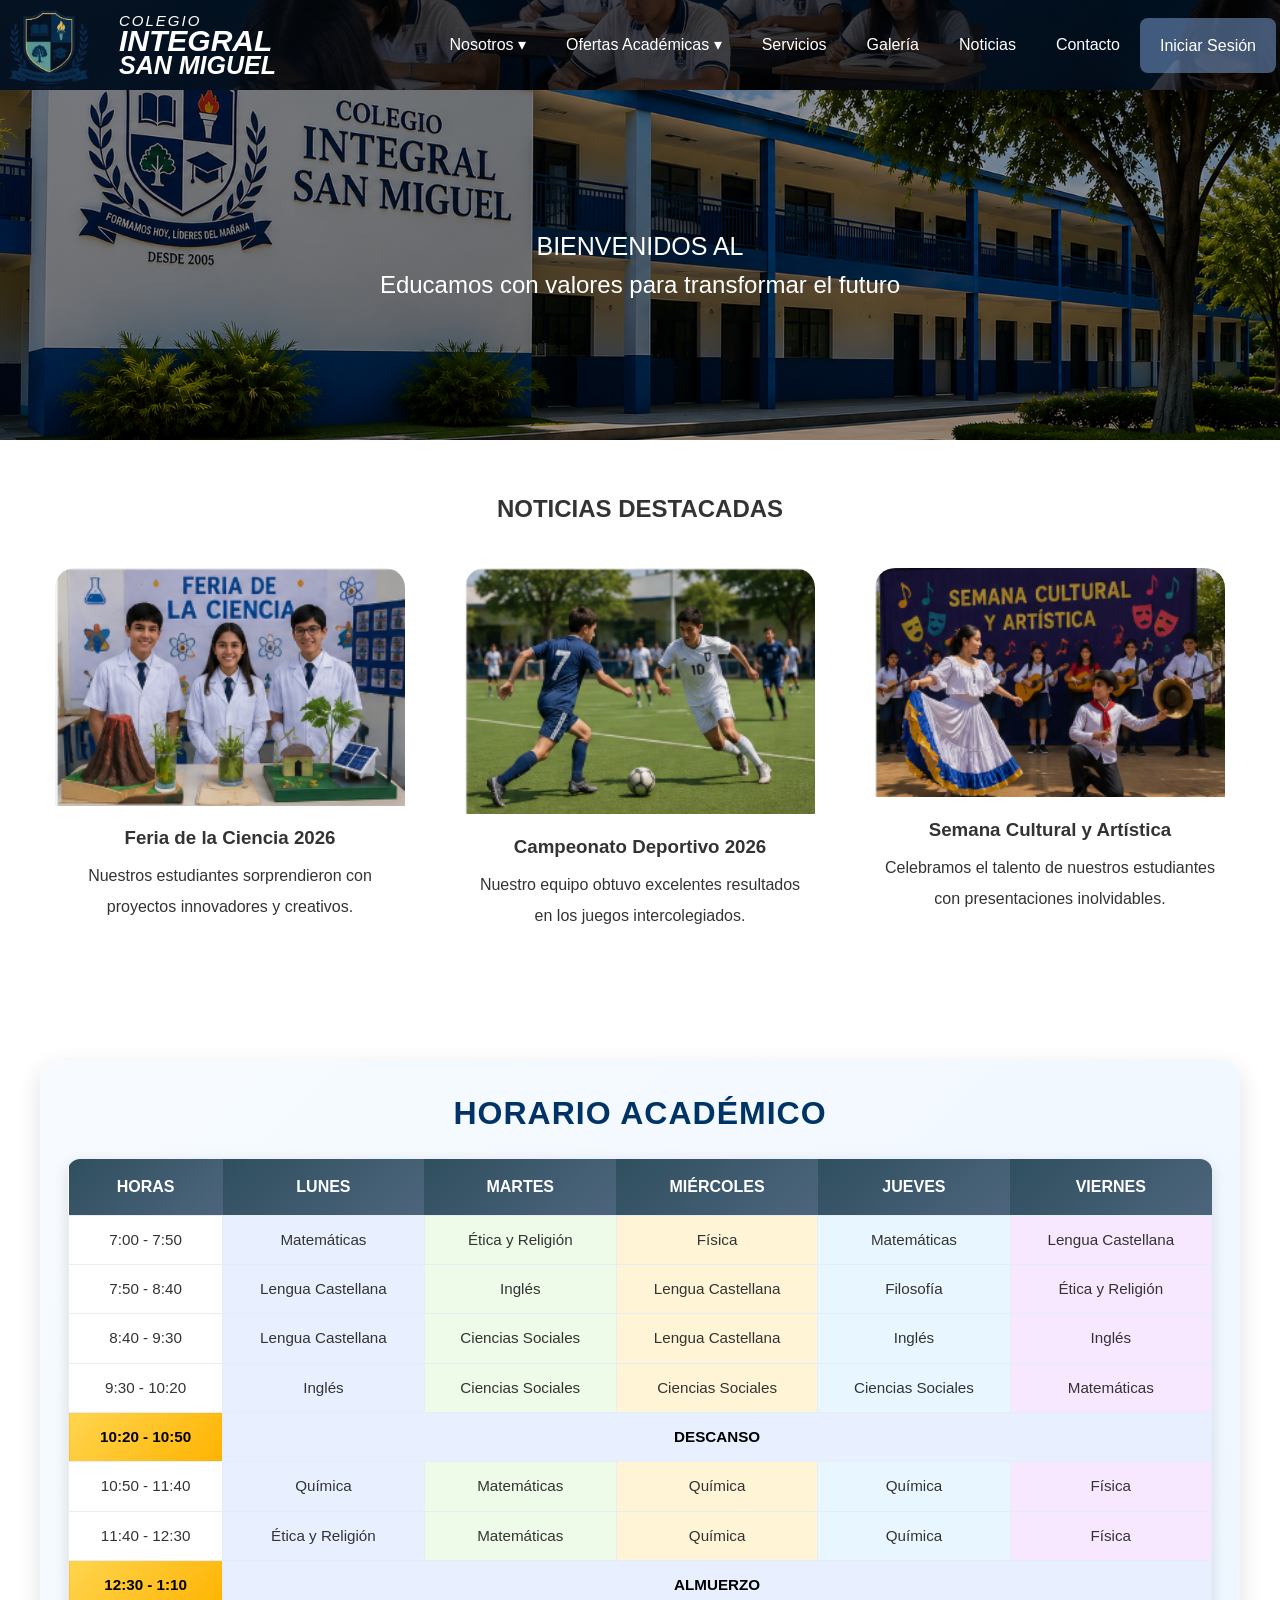
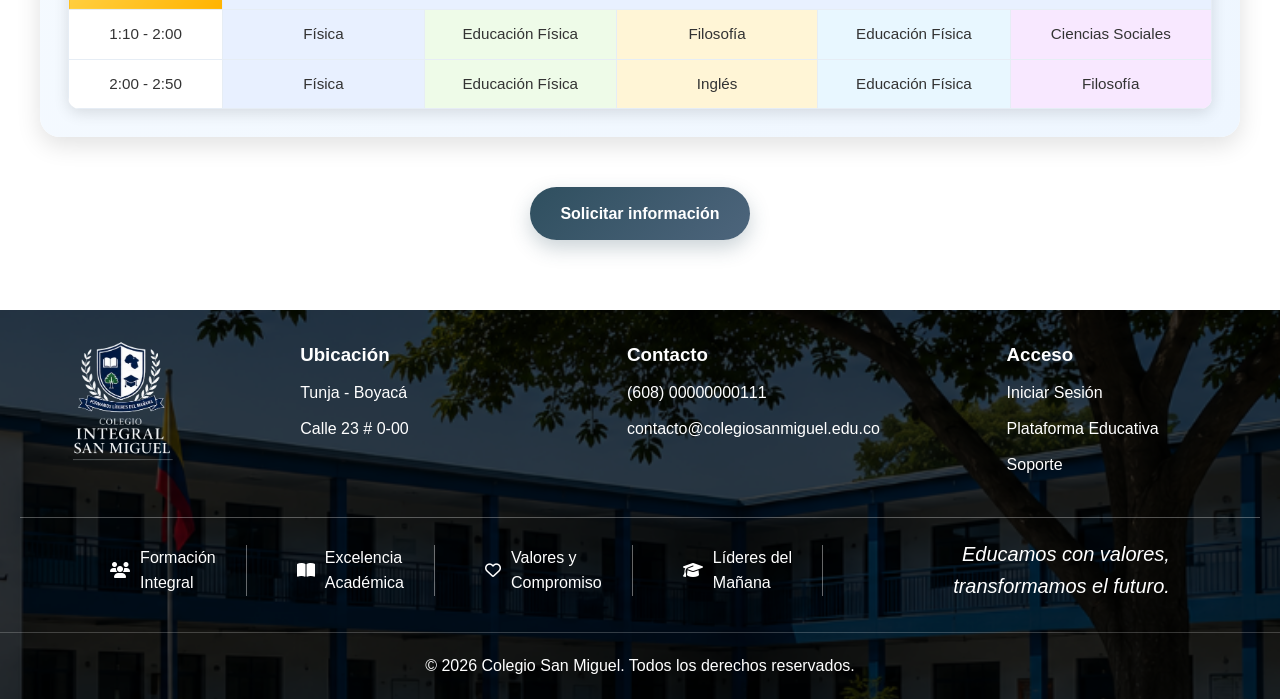
==== commit 8e946b7b: "solución de error en el codigo login" ====
--- a/index.html
+++ b/index.html
@@ -236,7 +236,7 @@
 
         <div class="columna">
             <h3>Acceso</h3>
-            <a href="login.html">Iniciar Sesión</a>
+            <a href="#">Iniciar Sesión</a>
             <a href="#">Plataforma Educativa</a>
             <a href="#">Soporte</a>
         </div>
@@ -271,7 +271,6 @@
         © 2026 Colegio San Miguel. Todos los derechos reservados.
        </div>
     </footer>
-
-    <script src="js/inicio-seccion.js"></script>
+    <script src="js/iniciosesison.js"></script>
 </body>
 </html>
--- a/css/index.css
+++ b/css/index.css
@@ -1,56 +1,18 @@
- /*====Reset Basico====*/
-:root {
-    --color-principal: #0f4c5c;
-    --color-secundario: #2a7f62;
-    --color-acento: #f4a261;
-    --color-fondo: #f5f7fa;
-    --color-superficie: #ffffff;
-    --color-texto: #233142;
-    --color-borde: #dbe3ea;
-    --sombra-suave: 0 10px 30px rgba(15, 23, 42, 0.08);
-}
-
+/*====Reset Basico====*/
 * {
     margin: 0;
     padding: 0;
     box-sizing: border-box;
 }
-
-/*====Estilo general del sitio====*/
-body {
-    font-family: 'Segoe UI', Tahoma, Geneva, Verdana, sans-serif;
-    background: linear-gradient(180deg, var(--color-fondo) 0%, #eef4f8 100%);
-    color: var(--color-texto);
-    line-height: 1.6;
-}
-
-main {
-    background: transparent;
-    padding-bottom: 2rem;
-}
-
-a {
-    color: inherit;
-}
-
-img {
-    display: block;
-    max-width: 100%;
-}
-
-h1, h2, h3, h4 {
-    color: var(--color-principal);
-}
-
-section {
-    margin: 2rem auto;
-}
-
 /*====Barra de Navegación====*/
 nav {
+    background-color: #56646a; 
     position: sticky;
     top: 0;
-    z-index: 1000;
+}
+main{
+
+    background-color: white;
 }
 
 .menu {
@@ -96,6 +58,12 @@
 ul.submenu a:hover {
     background-color: #77cdba; /*Color al pasar el mouse por el submenu */
 }
+body {
+    font-family: Arial, sans-serif; /*Fuente general */
+    background-color: white; /*Color de fondo */
+    color: #333333; /*Color del texto */
+    line-height: 1.6; /*Altura de línea para mejorar la legibilidad */
+}
 .logo{
     display: flex;
     align-items: center;
@@ -127,7 +95,8 @@
 }
 nav{
     background-image:
-    linear-gradient(rgba(0,0,0,0.55), rgba(0,0,0,0.55)),
+    linear-gradient(rgba(0,0,0,0.5),
+                    rgba(0,0,0,0.5)),
     url("../img/navegacion.png");
     background-repeat: no-repeat;
     background-position: center;
@@ -138,42 +107,48 @@
     align-items: center;
     position: sticky;
     top: 0;
-    padding: 20px 24px;
-    box-shadow: 0 6px 20px rgba(0, 0, 0, 0.15);
+    padding: 20px 20px;
+    
 }
 /* Sección de bienvenida  de aquí hacía abajo comienza en el cuerpo de la página */
 .banner{
     height: 350px;
+
     background-image:
-    linear-gradient(rgba(0,0,0,.45), rgba(0,0,0,.45)),
+    linear-gradient(rgba(0,0,0,.4),
+                    rgba(0,0,0,.4)),
     url("../img/fondo.png");
+
     background-size: cover;
     background-position: center;
+
     display: flex;
     justify-content: center;
     align-items: center;
+
     text-align: center;
     color: white;
-    padding: 2rem;
-    box-shadow: inset 0 -10px 30px rgba(0, 0, 0, 0.12);
+}
+nav{
+    background-color: #56646a;
+    display: flex;
+    justify-content: space-between;
+    align-items: center;
+
+    padding: 40px 4px; /* arriba-abajo | izquierda-derecha */
 }
 .banner h3{
     font-size: 25px;
-    font-weight: 600;
-    letter-spacing: 1px;
-    text-transform: uppercase;
+    font-weight: normal;
 }
 
 .banner h1{
     font-size: 55px;
     margin: 15px 0;
-    color: white;
 }
 
 .banner p{
     font-size: 24px;
-    max-width: 800px;
-    margin: 0 auto;
 }
 
 /* Noticias */
@@ -196,10 +171,11 @@
     width: 350px;
     border-radius: 20px;
     overflow: hidden;
-    background: var(--color-superficie);
-    box-shadow: var(--sombra-suave);
-    border: 1px solid var(--color-borde);
-    transition: transform 0.3s ease, box-shadow 0.3s ease;
+    background: white;
+    box-shadow: 0 4x 10px black;
+    font-family: Arial;
+   
+  
 }
 .tarjeta img{
     width: 100%;
@@ -213,41 +189,38 @@
 .tarjeta p{
     margin: 5px 10px;
 }
-.tarjeta:hover {
-    transform: translateY(-6px);
-    box-shadow: 0 16px 35px rgba(15, 23, 42, 0.12);
-}
-
 .tarjeta:hover img{
-    transform: scale(1.08);
+    transform: scale(1.1);
 }
 
 /* Botón */
 
-.btn-reglamento, .Btn-inicio, .btn-info{
+.btn-reglamento{
     display: inline-block;
-    margin-top: 20px;
+    margin-top: 30px;
+
     padding: 12px 25px;
-    border-radius: 999px;
+
+    background-color: #48688147;
+    color: black;
+
     text-decoration: none;
-    font-weight: 600;
-    transition: transform 0.3s ease, box-shadow 0.3s ease, background-color 0.3s ease;
-    box-shadow: 0 8px 20px rgba(15, 23, 42, 0.08);
-}
-
-.btn-reglamento{
-    background-color: #e8f3ef;
-    color: var(--color-principal);
-}
-
+    border-radius: 5px;
+}
+.btn-reglamento:hover{
+    transform: scale(1.1);
+}
 .Btn-inicio{
-    background-color: #fef3d2;
-    color: #7a4b00;
-}
-
-.btn-reglamento:hover, .Btn-inicio:hover, .btn-info:hover{
-    transform: translateY(-2px) scale(1.03);
-    box-shadow: 0 12px 24px rgba(15, 23, 42, 0.12);
+    display: inline-block;
+    margin-top: 1px;
+    padding: 12px 25px;
+    background-color: #7092c293;
+    color: rgb(0, 0, 0);
+    text-decoration: none;
+    border-radius: 8px;
+}
+.Btn-inicio:hover{
+    transform: scale(1.1);
 }
 /* ========================= */
 /* HORARIO ACADÉMICO */
@@ -258,43 +231,48 @@
     max-width: 1200px;
     margin: 50px auto;
     text-align: center;
+    padding: 28px;
+    background: linear-gradient(135deg, #f7fbff, #eef6ff);
+    border-radius: 20px;
+    box-shadow: 0 8px 25px rgba(0, 0, 0, 0.12);
 }
 
 .horario h2{
     color: #003366;
     font-size: 2rem;
     margin-bottom: 20px;
+    letter-spacing: 1px;
 }
 
 .horario table{
     width: 100%;
     border-collapse: collapse;
     background: #fff;
-    border-radius: 10px;
+    border-radius: 12px;
     overflow: hidden;
-    box-shadow: 0 4px 15px rgba(0,0,0,0.15);
+    box-shadow: 0 4px 15px rgba(0,0,0,0.12);
 }
 
 .horario th{
-    background: #003366;
+    background: linear-gradient(135deg, #2f4f5f, #4d657c);
     color: white;
     padding: 15px;
     font-size: 1rem;
 }
 
 .horario td{
-    border: 1px solid #ddd;
+    border: 1px solid #e6edf5;
     padding: 12px;
     font-size: 0.95rem;
 }
 
 .horario tbody tr:hover{
-    background: #f0f7ff;
+    background: #f2f8ff;
     transition: 0.3s;
 }
 
 .descanso td{
-    background: #ffeb3b;
+    background: linear-gradient(135deg, #ffd54f, #ffb300);
     font-weight: bold;
     color: #000;
 }
@@ -327,6 +305,7 @@
 
     .horario{
         overflow-x: auto;
+        padding: 20px;
     }
 
     .horario table{
@@ -341,18 +320,21 @@
     display:none;
 }
 .btn-info{
-    display: inline-block;
-    margin-top: 20px;
-    padding: 12px 25px;
-    background-color: #0d6efd;
+    display: block;
+    width: fit-content;
+    margin: 50px auto 70px;
+    padding: 14px 30px;
+    background: linear-gradient(135deg, #2f4f5f, #4d657c);
     color: white;
     text-decoration: none;
-    border-radius: 8px;
+    border-radius: 999px;
     font-weight: bold;
-    transition: 0.3s;
+    text-align: center;
+    box-shadow: 0 8px 20px rgba(47, 79, 95, 0.25);
+    transition: 0.3s ease;
 }
 
 .btn-info:hover{
-    background-color: #084298;
-    transform: scale(1.05);
+    background: linear-gradient(135deg, #4d657c, #77cdba);
+    transform: translateY(-3px) scale(1.03);
 }
